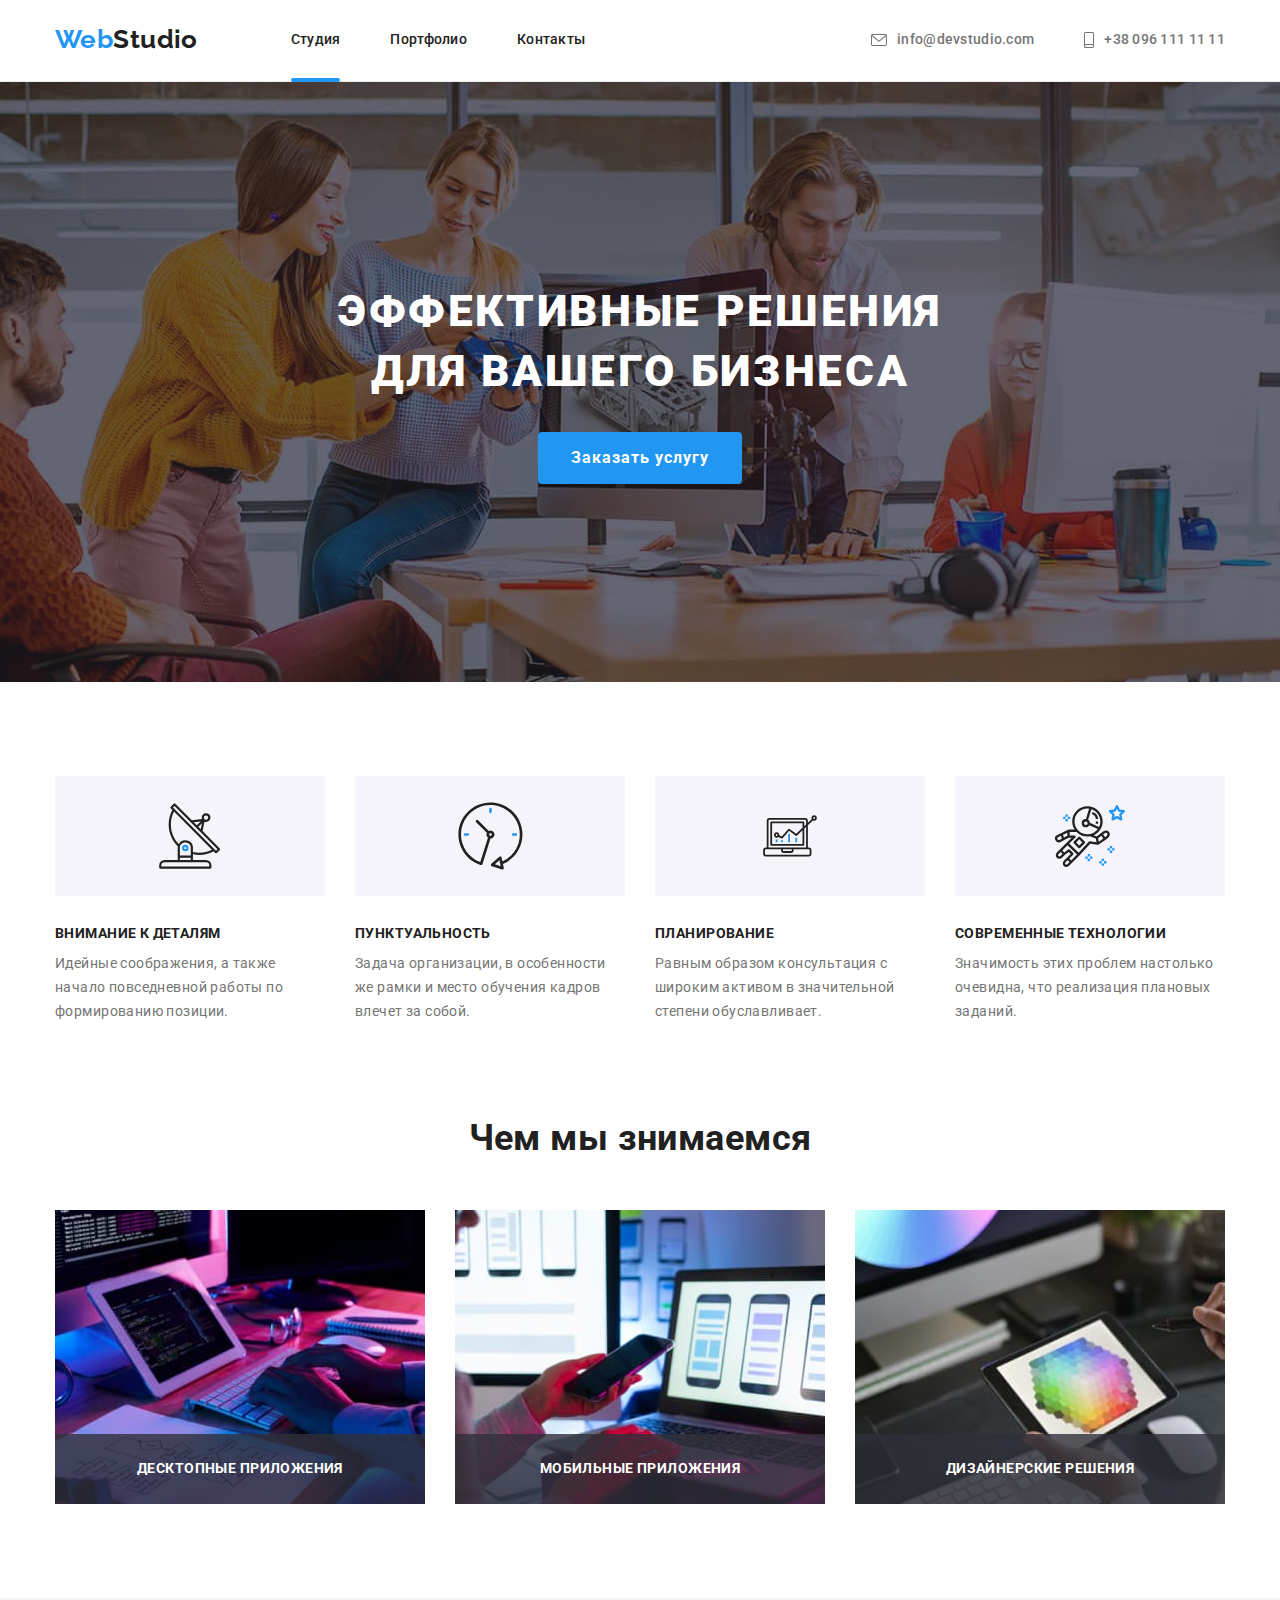
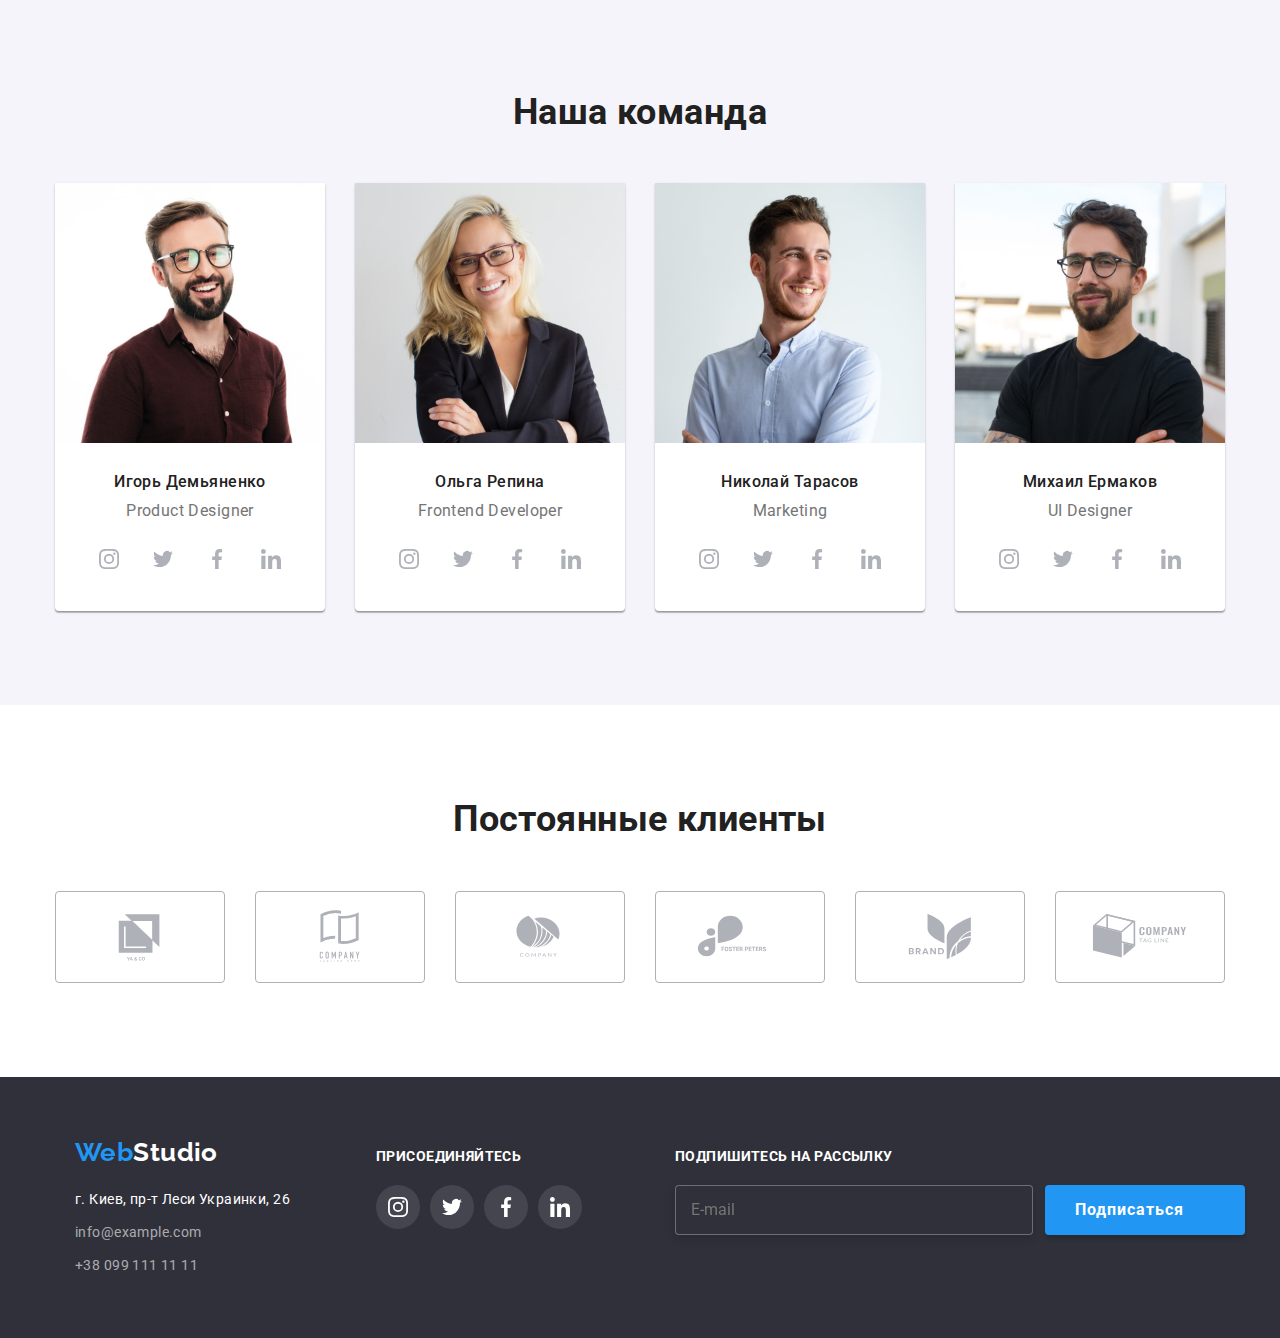
==== index.html @ 756a8c75 "Верстка и оформление форм" ====
<!DOCTYPE html>
<html lang="ru">
  <head>
    <meta charset="UTF-8" />
    <meta http-equiv="X-UA-Compatible" content="IE=edge" />
    <meta name="viewport" content="width=device-width, initial-scale=1.0" />
    <title>WebStudio</title>
    <link rel="preconnect" href="https://fonts.googleapis.com" />
    <link rel="preconnect" href="https://fonts.gstatic.com" crossorigin />
    <link
      href="https://fonts.googleapis.com/css2?family=Raleway:wght@700&family=Roboto:wght@400;500;700;900&display=swap"
      rel="stylesheet"
    />
    <link
      rel="stylesheet"
      href="https://cdnjs.cloudflare.com/ajax/libs/modern-normalize/1.1.0/modern-normalize.min.css"
    />
    <link rel="stylesheet" href="./css/styles.css" />
  </head>
  <body>
    <!--Header-->
    <header class="page-header">
      <!--Navigation section-->
      <div class="container nav">
        <nav class="main-nav">
          <a href="./index.html" class="header-logo"><span class="accent-logo">Web</span>Studio</a>

          <!--Menu of navigation-->
          <ul class="nav-section">
            <li class="item"><a href="" class="link current">Студия</a></li>
            <li class="item"><a href="./portfolio.html" class="link">Портфолио</a></li>
            <li class="item"><a href="" class="link">Контакты</a></li>
          </ul>
        </nav>

        <!--Contacts-->
        <ul class="contacts">
          <li class="item">
            <a href="mailto:info@devstudio.com" class="contact-email">
              <svg class="icon-envelope" width="16" height="12">
                <use href="./images/sprite.svg#icon-envelope"></use>
              </svg>
              info@devstudio.com
            </a>
          </li>
          <li class="item">
            <a href="tel:+380961111111" class="contact-phone">
              <svg class="icon-smartphone" width="10" height="16">
                <use href="./images/sprite.svg#icon-smartphone"></use>
              </svg>
              +38 096 111 11 11
            </a>
          </li>
        </ul>
      </div>
    </header>

    <!--Main section-->
    <main>
      <!-- Hero -->

      <section class="hero-section hero-overlay">
        <div class="container">
          <h1 class="hero-text">ЭФФЕКТИВНЫЕ РЕШЕНИЯ ДЛЯ ВАШЕГО БИЗНЕСА</h1>
          <button type="button" class="order" data-modal-open>Заказать услугу</button>
        </div>
      </section>

      <div class="backdrop is-hidden" data-modal>
        <div class="modal">
          <button class="button-close-modal" data-modal-close>
            <div class="icon-close-black">
              <svg width="11" height="11">
                <use href="./images/sprite.svg#icon-close-black"></use>
              </svg>
            </div>
          </button>

          <div>
            <p class="modal-tile">Оставьте свои данные, мы вам перезвоним</p>

            <form action="#" class="modal-form" autocomplete="off">
              <label class="form-field">
                <input class="form-input-modal" type="name" name="name" placeholder=" " required />
                <span class="form-text-modal">Имя</span>

                <span class="form-icon-modal">
                  <svg width="12" height="12">
                    <use href="./images/sprite.svg#icon-namemodal "></use>
                  </svg>
                </span>
              </label>

              <label class="form-field">
                <input class="form-input-modal" type="tel" name="tel" placeholder=" " required />
                <span class="form-text-modal">Телефон</span>
                <span class="form-icon-modal">
                  <svg width="13" height="13">
                    <use href="./images/sprite.svg#icon-phonemodal "></use>
                  </svg>
                </span>
              </label>

              <label class="form-field-email">
                <input
                  class="form-input-modal"
                  type="email"
                  name="email"
                  placeholder=" "
                  required
                />
                <span class="form-text-modal">Почта</span>
                <span class="form-icon-modal">
                  <svg width="15" height="12">
                    <use href="./images/sprite.svg#icon-emailmodal "></use>
                  </svg>
                </span>
              </label>

              <label class="textarea-comment-label">
                Комментарий
                <textarea
                  class="comment-modal"
                  name="comment"
                  rows="10"
                  placeholder="Введите текст"
                ></textarea>
              </label>

              <label class="checkbox-label">
                <input
                  type="checkbox"
                  name="user-agreement"
                  value="user-agreement"
                  class="checkbox-modal"
                />
                <svg>
                  <use href="./"></use>
                </svg>
                Соглашаюсь с рассылкой и принимаю
                <a href="#" class="user-agreement"> Условия договора </a>
              </label>

              <button type="submit">Отправить</button>
            </form>
          </div>
        </div>
      </div>

      <!--Features-->

      <section class="features section">
        <div class="container">
          <!--Через сss скрыт заголовок этой секции-->
          <h2 class="visually-hidden">Наши преимущества</h2>

          <ul class="features-list">
            <li class="list-item">
              <div class="icon-box antenna">
                <svg width="65.32" height="70">
                  <use href="./images/sprite.svg#icon-antenna"></use>
                </svg>
              </div>

              <h3 class="features-title">ВНИМАНИЕ К ДЕТАЛЯМ</h3>
              <p class="features-text">
                Идейные соображения, а также начало повседневной работы по формированию позиции.
              </p>
            </li>
            <li class="list-item">
              <div class="icon-box clock">
                <svg width="66.96" height="70">
                  <use href="./images/sprite.svg#icon-clock"></use>
                </svg>
              </div>

              <h3 class="features-title">ПУНКТУАЛЬНОСТЬ</h3>
              <p class="features-text">
                Задача организации, в особенности же рамки и место обучения кадров влечет за собой.
              </p>
            </li>
            <li class="list-item">
              <div class="icon-box diagram">
                <svg width="70" height="53.69">
                  <use href="./images/sprite.svg#icon-diagram"></use>
                </svg>
              </div>

              <h3 class="features-title">ПЛАНИРОВАНИЕ</h3>
              <p class="features-text">
                Равным образом консультация с широким активом в значительной степени обуславливает.
              </p>
            </li>
            <li class="list-item t">
              <div class="icon-box astronaut">
                <svg width="70" height="70">
                  <use href="./images/sprite.svg#icon-astronaut"></use>
                </svg>
              </div>

              <h3 class="features-title">СОВРЕМЕННЫЕ ТЕХНОЛОГИИ</h3>
              <p class="features-text">
                Значимость этих проблем настолько очевидна, что реализация плановых заданий.
              </p>
            </li>
          </ul>
        </div>
      </section>

      <!--Our duties-->
      <section class="duties section">
        <div class="container">
          <h2 class="duties-title">Чем мы знимаемся</h2>

          <!--Photos of duties-->
          <ul class="duties-image">
            <li class="image-item">
              <div class="image-item-position">
                <img
                  src="./images/img-1.jpg"
                  alt="Планшет, техническое задание, разработка в соответствии с заданием"
                  width="370"
                  height="294"
                />

                <div class="image-description">
                  <p>Десктопные приложения</p>
                </div>
              </div>
            </li>

            <li class="image-item">
              <div class="image-item-position">
                <img
                  src="./images/img-2.jpg"
                  alt="Телефон, ноутбук, эскизы, оптимизация под мобильное приложение"
                  width="370"
                  height="294"
                />

                <div class="image-description">
                  <p>Мобильные приложения</p>
                </div>
              </div>
            </li>

            <li class="image-item">
              <div class="image-item-position">
                <img
                  src="./images/img-3.jpg"
                  alt="Планшет, палитра цветов, выбор оттенка "
                  width="370"
                  height="294"
                />

                <div class="image-description">
                  <p>Дизайнерские решения</p>
                </div>
              </div>
            </li>
          </ul>
        </div>
      </section>

      <!--Team-->
      <section class="team section">
        <div class="container">
          <h2 class="our-team">Наша команда</h2>

          <!--Photos of our team-->
          <ul class="team-photos">
            <li class="portrait-item">
              <img
                src="./images/img-1.1.jpg"
                alt="Мужчина в имиджевых очках с бородой, улыбается"
                width="270"
                height="260"
                class="portrait-img"
              />
              <div class="team-box">
                <h3 class="team-name">Игорь Демьяненко</h3>
                <p class="team-job" lang="en">Product Designer</p>

                <ul class="list-social-link">
                  <li class="list-icon">
                    <a
                      class="link-icon"
                      href="https://www.instagram.com/"
                      target="_blank"
                      rel="noreferrer noopener"
                    >
                      <svg class="icon-instagram" width="20" height="20">
                        <use href="./images/sprite.svg#icon-instagram"></use>
                      </svg>
                    </a>
                  </li>
                  <li class="list-icon">
                    <a
                      class="link-icon"
                      href="https://twitter.com/"
                      target="_blank"
                      rel="noreferrer noopener"
                    >
                      <svg class="icon-twitter" width="20" height="20">
                        <use href="./images/sprite.svg#icon-twitter"></use>
                      </svg>
                    </a>
                  </li>
                  <li class="list-icon">
                    <a
                      class="link-icon"
                      href="https://www.facebook.com/"
                      target="_blank"
                      rel="noreferrer noopener"
                    >
                      <svg class="icon-facebook" width="20" height="20">
                        <use href="./images/sprite.svg#icon-facebook"></use>
                      </svg>
                    </a>
                  </li>
                  <li class="list-icon">
                    <a
                      class="link-icon"
                      href="https://www.linkedin.com/"
                      target="_blank"
                      rel="noreferrer noopener"
                    >
                      <svg class="icon-linkedin" width="20" height="20">
                        <use href="./images/sprite.svg#icon-linkedin"></use>
                      </svg>
                    </a>
                  </li>
                </ul>
              </div>
            </li>

            <li class="portrait-item">
              <img
                src="./images/img-2.2.jpg"
                alt="Девушка в имиджевых очках, блондинка в деловом костюме, улыбается"
                width="270"
                height="260"
                class="portrait-img"
              />
              <div class="team-box">
                <h3 class="team-name">Ольга Репина</h3>
                <p class="team-job" lang="en">Frontend Developer</p>

                <ul class="list-social-link">
                  <li class="list-icon">
                    <a
                      class="link-icon instagram"
                      href="https://www.instagram.com/"
                      target="_blank"
                      rel="noreferrer noopener"
                    >
                      <svg class="icon-instagram" width="20" height="20">
                        <use href="./images/sprite.svg#icon-instagram"></use>
                      </svg>
                    </a>
                  </li>
                  <li class="list-icon">
                    <a
                      class="link-icon twitter"
                      href="https://twitter.com/"
                      target="_blank"
                      rel="noreferrer noopener"
                    >
                      <svg class="icon-twitter" width="20" height="20">
                        <use href="./images/sprite.svg#icon-twitter"></use>
                      </svg>
                    </a>
                  </li>
                  <li class="list-icon">
                    <a
                      class="link-icon facebook"
                      href="https://www.facebook.com/"
                      target="_blank"
                      rel="noreferrer noopener"
                    >
                      <svg class="icon-facebook" width="20" height="20">
                        <use href="./images/sprite.svg#icon-facebook"></use>
                      </svg>
                    </a>
                  </li>
                  <li class="list-icon">
                    <a
                      class="link-icon linkedin"
                      href="https://www.linkedin.com/"
                      target="_blank"
                      rel="noreferrer noopener"
                    >
                      <svg class="icon-linkedin" width="20" height="20">
                        <use href="./images/sprite.svg#icon-linkedin"></use>
                      </svg>
                    </a>
                  </li>
                </ul>
              </div>
            </li>
            <li class="portrait-item">
              <img
                src="./images/img-3.3.jpg"
                alt="Мужчина в рубашке небесного цвета с улыбкой"
                width="270"
                height="260"
                class="portrait-img"
              />
              <div class="team-box">
                <h3 class="team-name">Николай Тарасов</h3>
                <p class="team-job" lang="en">Marketing</p>

                <ul class="list-social-link">
                  <li class="list-icon">
                    <a
                      class="link-icon instagram"
                      href="https://www.instagram.com/"
                      target="_blank"
                      rel="noreferrer noopener"
                    >
                      <svg class="icon-instagram" width="20" height="20">
                        <use href="./images/sprite.svg#icon-instagram"></use>
                      </svg>
                    </a>
                  </li>
                  <li class="list-icon">
                    <a
                      class="link-icon twitter"
                      href="https://twitter.com/"
                      target="_blank"
                      rel="noreferrer noopener"
                    >
                      <svg class="icon-twitter" width="20" height="20">
                        <use href="./images/sprite.svg#icon-twitter"></use>
                      </svg>
                    </a>
                  </li>
                  <li class="list-icon">
                    <a
                      class="link-icon facebook"
                      href="https://www.facebook.com/"
                      target="_blank"
                      rel="noreferrer noopener"
                    >
                      <svg class="icon-facebook" width="20" height="20">
                        <use href="./images/sprite.svg#icon-facebook"></use>
                      </svg>
                    </a>
                  </li>
                  <li class="list-icon">
                    <a
                      class="link-icon linkedin"
                      href="https://www.linkedin.com/"
                      target="_blank"
                      rel="noreferrer noopener"
                    >
                      <svg class="icon-linkedin" width="20" height="20">
                        <use href="./images/sprite.svg#icon-linkedin"></use>
                      </svg>
                    </a>
                  </li>
                </ul>
              </div>
            </li>
            <li class="portrait-item">
              <img
                src="./images/img-4.4.jpg"
                alt="Мужчина в черной футболке с коротко стриженной бородой"
                width="270"
                height="260"
                class="portrait-img"
              />
              <div class="team-box">
                <h3 class="team-name">Михаил Ермаков</h3>
                <p class="team-job" lang="en">UI Designer</p>

                <ul class="list-social-link">
                  <li class="list-icon">
                    <a
                      class="link-icon instagram"
                      href="https://www.instagram.com/"
                      target="_blank"
                      rel="noreferrer noopener"
                    >
                      <svg class="icon-instagram" width="20" height="20">
                        <use href="./images/sprite.svg#icon-instagram"></use>
                      </svg>
                    </a>
                  </li>
                  <li class="list-icon">
                    <a
                      class="link-icon twitter"
                      href="https://twitter.com/"
                      target="_blank"
                      rel="noreferrer noopener"
                    >
                      <svg class="icon-twitter" width="20" height="20">
                        <use href="./images/sprite.svg#icon-twitter"></use>
                      </svg>
                    </a>
                  </li>
                  <li class="list-icon">
                    <a
                      class="link-icon facebook"
                      href="https://www.facebook.com/"
                      target="_blank"
                      rel="noreferrer noopener"
                    >
                      <svg class="icon-facebook" width="20" height="20">
                        <use href="./images/sprite.svg#icon-facebook"></use>
                      </svg>
                    </a>
                  </li>

                  <li class="list-icon">
                    <a
                      class="link-icon linkedin"
                      href="https://www.linkedin.com/"
                      target="_blank"
                      rel="noreferrer noopener"
                    >
                      <svg class="icon-linkedin" width="20" height="20">
                        <use href="./images/sprite.svg#icon-linkedin"></use>
                      </svg>
                    </a>
                  </li>
                </ul>
              </div>
            </li>
          </ul>
        </div>
      </section>

      <section class="section">
        <div class="container">
          <h3 class="regular-customers">Постоянные клиенты</h3>

          <ul class="icon-customers">
            <li class="icon-item">
              <a href="" class="icon-logo-link">
                <svg class="icon-logo">
                  <use href="./images/sprite.svg#icon-Logo1"></use>
                </svg>
              </a>
            </li>
            <li class="icon-item">
              <a href="" class="icon-logo-link">
                <svg class="icon-logo">
                  <use href="./images/sprite.svg#icon-Logo2"></use>
                </svg>
              </a>
            </li>
            <li class="icon-item">
              <a href="" class="icon-logo-link">
                <svg class="icon-logo">
                  <use href="./images/sprite.svg#icon-Logo3"></use>
                </svg>
              </a>
            </li>
            <li class="icon-item">
              <a href="" class="icon-logo-link">
                <svg class="icon-logo">
                  <use href="./images/sprite.svg#icon-Logo4"></use>
                </svg>
              </a>
            </li>
            <li class="icon-item">
              <a href="" class="icon-logo-link">
                <svg class="icon-logo">
                  <use href="./images/sprite.svg#icon-Logo5"></use>
                </svg>
              </a>
            </li>
            <li class="icon-item">
              <a href="" class="icon-logo-link">
                <svg class="icon-logo">
                  <use href="./images/sprite.svg#icon-Logo6"></use>
                </svg>
              </a>
            </li>
          </ul>
        </div>
      </section>
    </main>

    <!--Footer-->
    <footer class="footer">
      <div class="container footer-container">
        <div class="footer-box">
          <a href="./index.html" class="footer-logo"> <span class="accent-logo">Web</span>Studio</a>
          <address class="address">
            <ul class="footer-contacts">
              <li class="contacts-item">
                <a
                  href="https://goo.gl/maps/4b7uez3o3h5r4u1Y7"
                  class="geoposition"
                  target="_blank"
                  rel="noopener norederrer"
                >
                  г. Киев, пр-т Леси Украинки, 26
                </a>
              </li>
              <li class="contacts-item">
                <a href="mailto:info@example.com" class="footer-email">info@example.com</a>
              </li>
              <li class="contacts-item">
                <a href="tel:+380991111111" class="footer-phone">+38 099 111 11 11</a>
              </li>
            </ul>
          </address>
        </div>
        <div class="join-us-box">
          <p class="join-us-text">ПРИСОЕДИНЯЙТЕСЬ</p>

          <ul class="icon-footer-social">
            <li class="icon-footer">
              <a
                class="icon-footer-link"
                href="https://www.instagram.com/"
                target="_blank"
                rel="noreferrer noopener"
              >
                <svg class="" width="20" height="20">
                  <use href="./images/sprite.svg#icon-instagram"></use>
                </svg>
              </a>
            </li>
            <li class="icon-footer">
              <a
                class="icon-footer-link"
                href="https://twitter.com/"
                target="_blank"
                rel="noreferrer noopener"
              >
                <svg class="icon-twitter" width="20" height="20">
                  <use href="./images/sprite.svg#icon-twitter"></use>
                </svg>
              </a>
            </li>
            <li class="icon-footer">
              <a
                class="icon-footer-link"
                href="https://www.facebook.com/"
                target="_blank"
                rel="noreferrer noopener"
              >
                <svg class="icon-facebook" width="20" height="20">
                  <use href="./images/sprite.svg#icon-facebook"></use>
                </svg>
              </a>
            </li>
            <li class="icon-footer">
              <a
                class="icon-footer-link"
                href="https://www.linkedin.com/"
                target="_blank"
                rel="noreferrer noopener"
              >
                <svg class="" width="20" height="20">
                  <use href="./images/sprite.svg#icon-linkedin"></use>
                </svg>
              </a>
            </li>
          </ul>
        </div>

        <div class="subcribe-box">
          <p class="subcribe-text">Подпишитесь на рассылку</p>
          <form class="subcribe-form">
            <input
              class="subscribe-input"
              type="email"
              name="subscribe"
              placeholder="E-mail"
              required
            />
            <button type="submit" class="submit-subscribe-btn">
              Подписаться
              <svg class="icon-send" width="24" height="24">
                <use href="./images/sprite.svg#icon-send"></use>
              </svg>
            </button>
          </form>
        </div>
      </div>
    </footer>
    <script>
      const { height: pageHeaderHeight } = document
        .querySelector('.page-header')
        .getBoundingClientRect();

      document.body.style.paddingTop = `${pageHeaderHeight}px`;
    </script>
    <script src="./js/modal.js"></script>

    <!-- --------------- ----------------------- ----------------------------- ----------------------- -->
    <script>
      (() => {
        document.querySelector('.subcribe-form').addEventListener('submit', e => {
          e.preventDefault();

          new FormData(e.currentTarget).forEach((value, name) => console.log(`${name}: ${value}`));
          e.currentTarget.reset();
        });
      })();
    </script>
  </body>
</html>
---- css/styles.css ----
:root {
  --primary-text-color: #757575;
  --title-text-color: #212121;
  --accent-color: #2196f3;
  --bcg-list-color: #ffffff;
  --bcg-section-color: #2f303a;
  --bcg-second-section-color: #f5f4fa;

  --transition-timing-function: cubic-bezier(0.4, 0, 0.2, 1);
}

html {
  box-sizing: border-box;
}
*,
*::before,
*::after {
  box-sizing: inherit;
}
h1.h2,
h3,
h4,
h5,
p,
ul {
  padding: 0;
  margin: 0;
}
img {
  display: block;
  max-width: 100%;
  height: auto;
}

.page-header {
  position: fixed;

  width: 100%;
  height: 82px;
  top: 0px;
  left: 50%;
  transform: translate(-50%);
  z-index: 1;

  border-bottom: 1px solid #ececec;
  background-color: var(--bcg-list-color);
}
/* ------Container---------- */
.container {
  width: 1200px;
  padding-left: 15px;
  padding-right: 15px;
  margin-left: auto;
  margin-right: auto;
}
.section {
  padding-top: 94px;
  padding-bottom: 94px;
}
body {
  font-family: Roboto, sans-serif;
  color: var(--primary-text-color);
  background-color: va(--bcg-listr-color);
  font-weight: 400;
  font-size: 14px;
  line-height: 1.71;
  letter-spacing: 0.03em;
}
ul {
  list-style: none;
}
a {
  text-decoration: none;
}
/* -----------------------Hidden--------------------------- */
.visually-hidden {
  position: absolute;
  white-space: nowrap;
  width: 1px;
  height: 1px;
  overflow: hidden;
  border: 0;
  padding: 0;
  clip: rect(0 0 0 0);
  clip-path: inset(50%);
  margin: -1px;
}
/* -----------------------Header---------------------------  */
/* logo */
.header-logo {
  font-family: Raleway, sans-serif;
  display: block;
  color: var(--title-text-color);
  font-weight: bold;
  font-size: 26px;
  line-height: 1.19;

  padding-top: 24px;
  padding-bottom: 25px;

  transition: color 250ms var(--transition-timing-function);
}
.accent-logo {
  color: var(--accent-color);
}
.header-logo:hover,
.header-logo:focus,
.header-logo:active {
  color: var(--accent-color);
}
/* Menu of navigation */

.nav {
  display: flex;
  align-items: center;
}
.main-nav {
  display: flex;
}
.nav-section {
  display: flex;
  align-items: center;

  margin-left: 93px;
}

.item + .item {
  margin-left: 50px;
}

.link {
  display: block;
  width: 100%;

  padding-top: 32px;
  padding-bottom: 32px;

  color: var(--title-text-color);
  font-weight: 500;
  line-height: 1.14;
  letter-spacing: 0.02em;

  transition: color 250ms var(--transition-timing-function);
}

.link:hover,
.link:focus,
.link:active {
  color: var(--accent-color);
}

.item {
  position: relative;
}

.link:after,
.link:after {
  content: '';
  position: absolute;
  bottom: -2px;
  left: 0;

  width: 100%;
  height: 4px;

  border-radius: 2px;

  transform: scaleX(0);
  transition: background-color 250ms var(--transition-timing-function),
    transform 250ms var(--transition-timing-function);
}

.link:hover:after,
.link:focus:after {
  background-color: var(--accent-color);
  opacity: 1;
  transform: scaleX(1);
}

.link.current:after {
  position: absolute;
  content: '';
  bottom: -2px;
  left: 0;

  transform: scale(1);

  width: 100%;
  height: 4px;
  background-color: var(--accent-color);
  border-radius: 2px;
}

/* -------------------------Contacts---------------- */
.contacts {
  display: flex;
  margin-left: auto;
}

.contact-email,
.contact-phone {
  display: inline-flex;
  align-items: center;

  padding-top: 32px;
  padding-bottom: 32px;

  color: inherit;
  font-weight: 500;
  line-height: 1.14;
  letter-spacing: 0.02em;

  transition: color 250ms var(--transition-timing-function);
}
.contact-email:hover,
.contact-email:focus,
.contact-email:active {
  color: var(--accent-color);
}
.contact-phone:hover,
.contact-phone:focus,
.contact-phone:active {
  color: var(--accent-color);
}
/* -----------------contacts icons------------------------ */
.icon-envelope,
.icon-smartphone {
  fill: #757575;
  margin-right: 10px;

  transition: fill 250ms var(--transition-timing-function);
}

.contact-email:hover .icon-envelope,
.contact-email:focus .icon-envelope,
.contact-phone:hover .icon-smartphone,
.contact-phone:focus .icon-smartphone {
  fill: var(--accent-color);
}

/* .icon-envelope:hover {
  fill: var(--accent-color);
} *
/* .contact-email,
.contact-phone {
  display: inline-flex;
  align-items: center;
}
.contact-email::before {
  content: '';

  width: 16px;
  height: 12px;

  margin-right: 10px;

  background-repeat: no-repeat;
  background-image: url('../images/envelope.svg');
  background-size: contain;
}

.contact-phone::before {
  content: '';

  width: 10px;
  height: 16px;
  margin-right: 10px;

  background-image: url('../images/smartphone.svg');
  background-repeat: no-repeat; */

/* --------------------------------------------------- */

/* ------------------Main--------------------- */
/* Hero */

.hero-section {
  text-align: center;
  padding: 200px 0 200px 0;

  background-color: var(--bcg-section-color);
}

.hero-overlay {
  max-width: 1600px;
  max-height: 600px;

  margin-left: auto;
  margin-right: auto;

  background-image: linear-gradient(to right, rgba(47, 48, 58, 0.4), rgba(47, 48, 58, 0.4)),
    url('../images/hero.jpg');
  background-size: cover;
  background-position: center;
  background-repeat: no-repeat;
}

.hero-text {
  color: #ffffff;
  width: 696px;
  font-weight: 900;
  font-size: 44px;
  line-height: 1.36;

  margin-top: 0px;
  margin-bottom: 30px;
  margin-right: auto;
  margin-left: auto;

  letter-spacing: 0.06em;
  text-transform: uppercase;
}

/* ------------Button--------------- */
button {
  display: inline-block;
  font-family: inherit;

  cursor: pointer;

  border-radius: 4px;
  border: 1px solid transparent;
}
/* Заказать услугу */

.order {
  display: inline-block;
  text-align: center;
  color: #ffffff;
  background-color: var(--accent-color);

  font-weight: 700;
  font-size: 16px;
  line-height: 1.87;

  align-items: center;
  text-align: center;
  letter-spacing: 0.06em;
  padding: 10px 32px 10px 32px;

  border-radius: 4px;

  transition: box-shadow 250ms var(--transition-timing-function);
}

.order:hover,
.order:focus,
.order:active {
  box-shadow: 0px 4px 4px rgba(0, 0, 0, 0.15);
}

/* -------modal------- */
.backdrop {
  position: fixed;
  top: 0;
  left: 0;

  width: 100%;
  height: 100%;
  z-index: 1;

  background-color: rgba(0, 0, 0, 0.2);

  opacity: 1;
  transition: opacity 250ms var(--transition-timing-function);
}

.backdrop.is-hidden {
  opacity: 0;
  pointer-events: none;
}

.backdrop.is-hidden .modal {
  transform: translate(-50%, -50%) scale(1.5) rotate(-90deg);
}

.modal {
  position: absolute;
  top: 50%;
  left: 50%;

  min-width: 528px;
  min-height: 581px;
  padding: 40px;

  background-color: #fff;
  box-shadow: 0px 1px 3px rgba(0, 0, 0, 0.12), 0px 1px 1px rgba(0, 0, 0, 0.14),
    0px 2px 1px rgba(0, 0, 0, 0.2);
  border-radius: 4px;

  transform: scale(1) translate(-50%, -50%) rotate(0);
  transition: transform 250ms var(--transition-timing-function);
}

.button-close-modal {
  position: absolute;
  right: 8px;
  top: 8px;

  width: 30px;
  height: 30px;

  display: flex;
  justify-content: center;
  align-items: center;

  background-color: #fff;

  border: 1px solid rgba(0, 0, 0, 0.1);
  border-radius: 50%;
  transition: fill 250ms var(--transition-timing-function);
}

.button-close-modal:hover,
.button-close-modal:focus {
  fill: var(--accent-color);
}

.icon-close-black {
  width: 18px;
  height: 18px;

  display: flex;
  justify-content: center;
  align-items: center;

  padding: 0;
  margin: 0;
}

/* ----------------Features----------------- */
.features {
  padding-bottom: 0;
}

.features-list {
  display: flex;

  margin-top: 0;
  padding-left: 0;
}

.features-list .list-item {
  width: 270px;
}

/* --------------------icon-box------------------------ */
.icon-box {
  display: flex;
  justify-content: center;
  align-items: center;
  background-color: var(--bcg-second-section-color);
  border-radius: 4px;
  margin-bottom: 30px;
}
.icon-box.antenna,
.icon-box.clock,
.icon-box.diagram,
.icon-box.astronaut {
  height: 120px;
}

/* .list-item::before {
  content: '';
  display: block;

  height: 120px;
  margin-bottom: 30px;
  border-radius: 4px;

  background-repeat: no-repeat;
  background-position: center;
  background-color: var(--bcg-second-section-color);
}
.icon-antenna::before {
  background-size: 70px 70px;
  background-image: url('../images/antenna.svg');
}
.icon-clock::before {
  background-size: 66.96px 70px;
  background-image: url('../images/clock.svg');
}
.icon-diagram::before {
  background-size: 70px 53.69px;
  background-image: url('../images/diagram.svg');
}
.icon-asronaut::before {
  background-size: 70px 70px;
  background-image: url('../images/astronaut.svg');
} */
/* ----------------------------------------------- */

.features-list .list-item:not(:last-child) {
  margin-right: 30px;
}
.features-title {
  color: var(--title-text-color);

  font-weight: bold;
  font-size: 14px;
  line-height: 1.14;

  margin-top: 0;
  margin-bottom: 10px;
}

/* Our duties */

.duties-title {
  color: var(--title-text-color);
  font-weight: bold;
  font-size: 36px;
  line-height: 1.16;
  text-align: center;

  margin-top: 0;
  margin-bottom: 50px;
}
.duties-image {
  display: flex;
  padding-left: 0;
}

.duties-item {
  align-items: center;
}

.image-item:not(:last-child) {
  margin-right: 30px;
}

.image-item-position {
  position: relative;
}

.image-description {
  position: absolute;
  bottom: 0;
  left: 0;

  display: flex;
  justify-content: center;
  align-items: center;

  color: #fff;
  font-weight: 700;
  width: 100%;
  min-height: 70px;
  line-height: 1.14;
  text-transform: uppercase;

  background-color: rgba(47, 48, 58, 0.8);
}

/* ----------------Team -----------------*/
.team {
  background-color: var(--bcg-second-section-color);
}

.portrait-item {
  background-color: #ffffff;
  width: 270px;

  box-shadow: 0px 1px 3px rgba(0, 0, 0, 0.12), 0px 1px 1px rgba(0, 0, 0, 0.14),
    0px 2px 1px rgba(0, 0, 0, 0.2);
  border-radius: 0px 0px 4px 4px;
}
.portrait-item:not(:last-child) {
  margin-right: 30px;
}

.our-team {
  color: var(--title-text-color);
  font-weight: bold;
  font-size: 36px;
  line-height: 1.16;
  text-align: center;

  margin-top: 0;
  margin-bottom: 50px;
}
.team-photos {
  display: flex;
  padding-left: 0;
}
/* .portrait-img {
  margin-bottom: 30px;
} */
.team-name {
  color: var(--title-text-color);
  font-weight: 500;
  font-size: 16px;
  line-height: 1.18;
  text-align: center;
  margin-bottom: 10px;
}
.team-job {
  font-size: 16px;
  line-height: 1.18;
  text-align: center;
}

.team-box {
  display: block;
  padding: 30px 32px;
}
/* ----------list-social-link------icon--- */

.list-social-link {
  display: flex;
  justify-content: center;

  margin-top: 16px;
}

.list-icon {
  display: flex;
  justify-content: center;
  align-items: center;

  max-width: 44px;
  max-height: 44px;
}

.list-icon:not(:last-child) {
  margin-right: 10px;
}

.link-icon {
  display: flex;
  fill: #afb1b8;

  padding: 12px;

  border-radius: 50%;
  transform: rotate(0);
  transition: background-color 250ms var(--transition-timing-function),
    fill 250ms var(--transition-timing-function), transform 250ms linear;
}

.link-icon:focus,
.link-icon:hover {
  background-color: var(--accent-color);

  fill: #ffffff;
  transform: rotate(1turn);
}

/* Footer */
footer {
  background-color: var(--bcg-section-color);

  padding: 60px 60px;
}

.footer-logo {
  display: block;
  font-family: Raleway, sans-serif;
  color: #ffffff;
  font-weight: bold;

  width: 231px;

  font-size: 26px;
  line-height: 1.19;
  margin-bottom: 20px;

  transition: color 250ms var(--transition-timing-function);
}

.footer-logo:hover,
.footer-logo:active,
.footer-logo:focus {
  color: var(--accent-color);
}

.footer-container {
  display: flex;
}

.footer-box {
  display: flex;
  flex-direction: column;
  width: 231px;
}

/* -----------join-us---------- */
.join-us-box {
  display: flex;
  flex-direction: column;

  width: 206px;
  margin-left: 70px;
  margin-right: 93px;
}

.join-us-text {
  color: #ffffff;
  font-weight: 700;

  font-size: 14px;
  line-height: 1.14;
  letter-spacing: inherit;
  text-transform: uppercase;

  margin-top: 12px;
}
/* --------form-field-modal---------- */
.modal-form {
  padding: 0;
  margin: 0;
  width: 448px;
}

.modal-tile {
  color: var(--title-text-color);
  text-align: center;

  font-weight: 700;
  font-size: 20px;
  line-height: 1.15;
  margin-bottom: 30px;
}

.form-field {
  display: block;
  position: relative;

  margin-bottom: 28px;
}
.form-field-email {
  display: block;
  position: relative;

  margin-bottom: 10px;
}

.form-input-modal {
  width: 100%;
  height: 40px;
  padding: 0 0 0 42px;
  cursor: pointer;
  border: 1px solid rgba(33, 33, 33, 0.2);
  border-radius: 4px;
  background-color: #fff;
}

.form-text-modal {
  position: absolute;
  top: 50%;
  left: 42px;

  cursor: pointer;

  font-size: 12px;
  line-height: 1.16;
  letter-spacing: 0.01em;

  transform: translateY(-50%);

  transition: transform 250ms var(--transition-timing-function);
}

.form-icon-modal {
  position: absolute;
  top: 50%;
  left: 15px;
  transform: translateY(-50%);

  cursor: pointer;

  display: flex;
  align-items: center;
  justify-content: center;

  width: 18px;
  height: 18px;
}

.form-field > .form-icon-modal,
.form-field-email > .form-icon-modal {
  transition: fill 250ms var(--transition-timing-function);
}

.form-field:focus-within > .form-icon-modal,
.form-field-email:focus-within > .form-icon-modal {
  fill: var(--accent-color);
}

.form-field:focus-within > .form-text-modal,
.form-field-email:focus-within > .form-text-modal,
.form-input-modal:not(:placeholder-shown) + .form-text-modal {
  transform: translateY(-37px) translateX(-42px);
}

.form-input-modal:not(:placeholder-shown) {
  cursor: auto;
}

.form-input-modal:focus {
  outline-color: var(--accent-color);
}

/* textarea-comment-label*/
.textarea-comment-label {
  display: block;

  font-size: 12px;
  line-height: 1.16;
  letter-spacing: 0.01em;
  margin-bottom: 20px;
}
.comment-modal {
  width: 100%;
  height: 120px;

  padding: 12px 16px;
  margin-top: 4px;
  resize: none;
  outline-color: var(--accent-color);

  border: 1px solid rgba(33, 33, 33, 0.2);
  border-radius: 4px;
}

.comment-modal::placeholder {
  color: rgba(117, 117, 117, 0.5);

  line-height: 1.14;
  letter-spacing: 0.01em;
}
/* checkbox-modal */
.checkbox-label {
  position: relative;
  display: block;
  text-align: center;
}
.checkbox-label::after {
  content: '';

  display: inline-block;
  width: 16px;
  height: 15px;
  background-color: tomato;
}
.checkbox-modal {
  -webkit-appearance: none;
  -moz-appearance: none;
  appearance: none;

  position: absolute;
  top: 0;
  left: 0;
}
.user-agreement {
  text-decoration: underline;
  color: var(--accent-color);
}
.user-agreement {
  transition: color 250ms var(--transition-timing-function);
}
.user-agreement:active {
  color: var(--primary-text-color);
}

/* -----------subcribe-form------------ */

.subcribe-text {
  display: flex;
  width: 100%;
  color: #ffffff;
  font-weight: 700;
  line-height: 1.14;
  margin-top: 12px;

  text-transform: uppercase;
}
.subcribe-form {
  display: flex;
  justify-content: center;
  align-items: center;

  margin-top: 20px;
}

.subscribe-input {
  width: 358px;
  height: 50px;

  padding: 0;
  margin-right: 12px;
  padding-left: 15px;
  padding-right: 15px;

  color: #ffffff;
  font-size: 16px;
  line-height: 1.25;

  border: 1px solid rgba(255, 255, 255, 0.3);

  filter: drop-shadow(0px 4px 4px rgba(0, 0, 0, 0.15));
  border-radius: 4px;

  background-color: var(--bcg-section-color);
}

.subscribe-input::placeholder {
  display: flex;
  align-items: center;
}

.submit-subscribe-btn {
  display: flex;
  align-items: center;
  text-align: center;
  width: 200px;
  height: 50px;

  padding: 10px 0;
  padding-left: 29px;

  color: #ffffff;
  font-weight: 700;
  font-size: 16px;
  line-height: 1.875;
  letter-spacing: 0.06em;

  background-color: var(--accent-color);
  box-shadow: 0px 4px 4px rgba(0, 0, 0, 0.15);
  border-radius: 4px;
}

.icon-send {
  display: flex;
  justify-content: center;
  align-items: center;

  margin-left: 10px;
  fill: #fff;

  transition: transform 250ms linear, fill 50ms linear;
}

.submit-subscribe-btn:hover .icon-send,
.submit-subscribe-btn:focus .icon-send {
  transform: scale(1.1) translateY(-45%) translateX(40%);
}
.submit-subscribe-btn:active .icon-send {
  fill: rgba(121, 158, 253, 0.837);
}
/* Footer contacts */
.contacts-item {
  display: block;
  margin-bottom: 9px;
}
.footer-contacts .contacts-item:last-child {
  margin-bottom: 0px;
}
.geoposition {
  display: inline-block;
  color: #ffffff;
  font-style: normal;

  transition: color 250ms var(--transition-timing-function);
}

.geoposition:hover,
.geoposition:active,
.geoposition:focus {
  color: var(--accent-color);
}

.footer-email,
.footer-phone {
  display: inline-block;
  font-style: normal;
  color: rgba(255, 255, 255, 0.6);

  transition: color 250ms var(--transition-timing-function);
}
.footer-email:hover,
.footer-email:active,
.footer-email:focus {
  color: var(--accent-color);
}

.footer-phone:hover,
.footer-phone:active,
.footer-phone:focus {
  color: var(--accent-color);
}

/* ---------------icon-footer--------- */
.icon-footer-social {
  display: inline-flex;
  justify-content: center;
  width: 206px;

  margin-top: 20px;
}

.icon-footer {
  display: flex;

  background-color: rgba(255, 255, 255, 0.1);
  border-radius: 50%;
}
.icon-footer:not(:last-child) {
  margin-right: 10px;
}

.icon-footer-link {
  display: flex;
  justify-content: center;
  align-items: center;

  width: 44px;
  height: 44px;

  fill: #ffffff;
  border-radius: 50%;

  transition: background-color 250ms var(--transition-timing-function);
}

.icon-footer-link:hover,
.icon-footer-link:focus {
  background-color: var(--accent-color);
}

/* PORTFOLIO */
/* Portfoio buttons */
.buttons-section {
  display: flex;
  justify-content: center;
  padding-left: 0;

  margin-bottom: 50px;
}

.filter:not(:last-child) {
  margin-right: 8px;
}

.button-portfolio {
  font-family: Roboto, sans-serif;
  font-weight: 500;
  font-size: 16px;
  line-height: 1.62;

  color: var(--title-text-color);
  background-color: #f5f4fa;

  text-align: center;

  padding: 6px 22px 6px 22px;
  border-radius: 4px;

  transition: background-color 250ms var(--transition-timing-function),
    color 250ms var(--transition-timing-function),
    box-shadow 250ms var(--transition-timing-function);
}
.button-portfolio:hover,
.button-portfolio:active,
.button-portfolio:focus {
  color: #ffffff;
  background-color: var(--accent-color);

  box-shadow: 0px 3px 1px rgba(0, 0, 0, 0.1), 0px 1px 2px rgba(0, 0, 0, 0.08),
    0px 2px 2px rgba(0, 0, 0, 0.12);
}

/* ------------Portfolio Photos-------------- */
.portfolio-photos {
  padding-left: 0;
  display: flex;
  flex-wrap: wrap;
}
.portfolio-item {
  width: calc((100% - 60px) / 3);
  background: #ffffff;

  margin-right: 30px;
  margin-bottom: 30px;

  transition: box-shadow 250ms var(--transition-timing-function);
}

.portfolio-item:hover,
.portfolio-item:focus {
  box-shadow: 0px 1px 1px rgba(0, 0, 0, 0.12), 0px 4px 4px rgba(0, 0, 0, 0.06),
    1px 4px 6px rgba(0, 0, 0, 0.16);
}

.portfolio-item:nth-child(3n) {
  margin-right: 0;
}
.portfolio-item:nth-last-child(-n + 3) {
  margin-bottom: 0;
}

/* -------BORDER PORTFOLIO-------- */
.border {
  background: #ffffff;
  border: 1px solid #eeeeee;
  box-sizing: border-box;

  padding: 20px 24px;
}

.border {
  border-top: none;
}
/* transition: color 250ms var(--transition-timing-function) 250ms
transition: background-color 250ms var(--transition-timing-function),
  color 250ms var(--transition-timing-function), box-shadow 250ms var(--transition-timing-function) */
/* ---------------Photos-portfolio------------------ */

.photo-link {
  color: var(--primary-text-color);

  transition: color 250ms var(--transition-timing-function);
}

.photo-link:hover,
.photo-link:focus,
.photo-link:active {
  color: var(--accent-color);
}

.portfolio-photos .photo-title {
  color: var(--title-text-color);
  font-weight: bold;
  font-size: 18px;
  line-height: 2;
  letter-spacing: 0.06em;

  margin: 0 0 4px;
}
.photo-text {
  font-size: 16px;
  line-height: 1.87;
}

.portfolio-image {
  position: relative;
  overflow: hidden;
}
/* ------overlay-portfolio------ */

.project-description-overlay {
  position: absolute;
  bottom: 0;
  left: 0;

  width: 100%;
  height: 100%;

  transform: translateY(101%);

  transition: transform 250ms var(--transition-timing-function),
    background-color 250ms var(--transition-timing-function);
}

.photo-link:hover .project-description-overlay,
.photo-link:focus .project-description-overlay {
  transform: translateY(0);

  background-color: rgba(33, 150, 243, 0.9);
}

.overlay-text {
  padding: 63px 24px;

  font-size: 18px;
  line-height: 1.55;
  color: #ffffff;
}

/*-------------regular-customers---------- */
.regular-customers {
  color: var(--title-text-color);
  font-weight: bold;
  font-size: 36px;
  line-height: 1.16;
  text-align: center;

  margin-top: 0;
  margin-bottom: 50px;
}

.icon-customers {
  display: flex;
  justify-content: center;
  align-items: center;
}

.icon-item {
  width: 170px;
  height: 92px;
}

.icon-logo-link {
  display: inline-flex;
  justify-content: center;
  align-items: center;

  width: 100%;
  height: 100%;

  border: 1px solid #afb1b8;
  border-radius: 4px;
  transition: border 250ms var(--transition-timing-function);
}
.icon-item .icon-logo-link {
  transform: scale(1);
  transition: transform 250ms var(--transition-timing-function),
    border 250ms var(--transition-timing-function);
}

.icon-item:hover .icon-logo-link,
.icon-item:focus-within .icon-logo-link {
  transform: scale(1.1);
  border: 1px solid var(--accent-color);
}

.icon-logo-link .icon-logo {
  transition: fill 250ms var(--transition-timing-function);
}
.icon-logo-link:hover .icon-logo,
.icon-logo-link:focus .icon-logo {
  fill: var(--accent-color);
}

.icon-logo {
  width: 106px;
  height: 60px;

  fill: #afb1b8;
}
.icon-item:not(:last-child) {
  margin-right: 30px;
}
/* -------test------- */
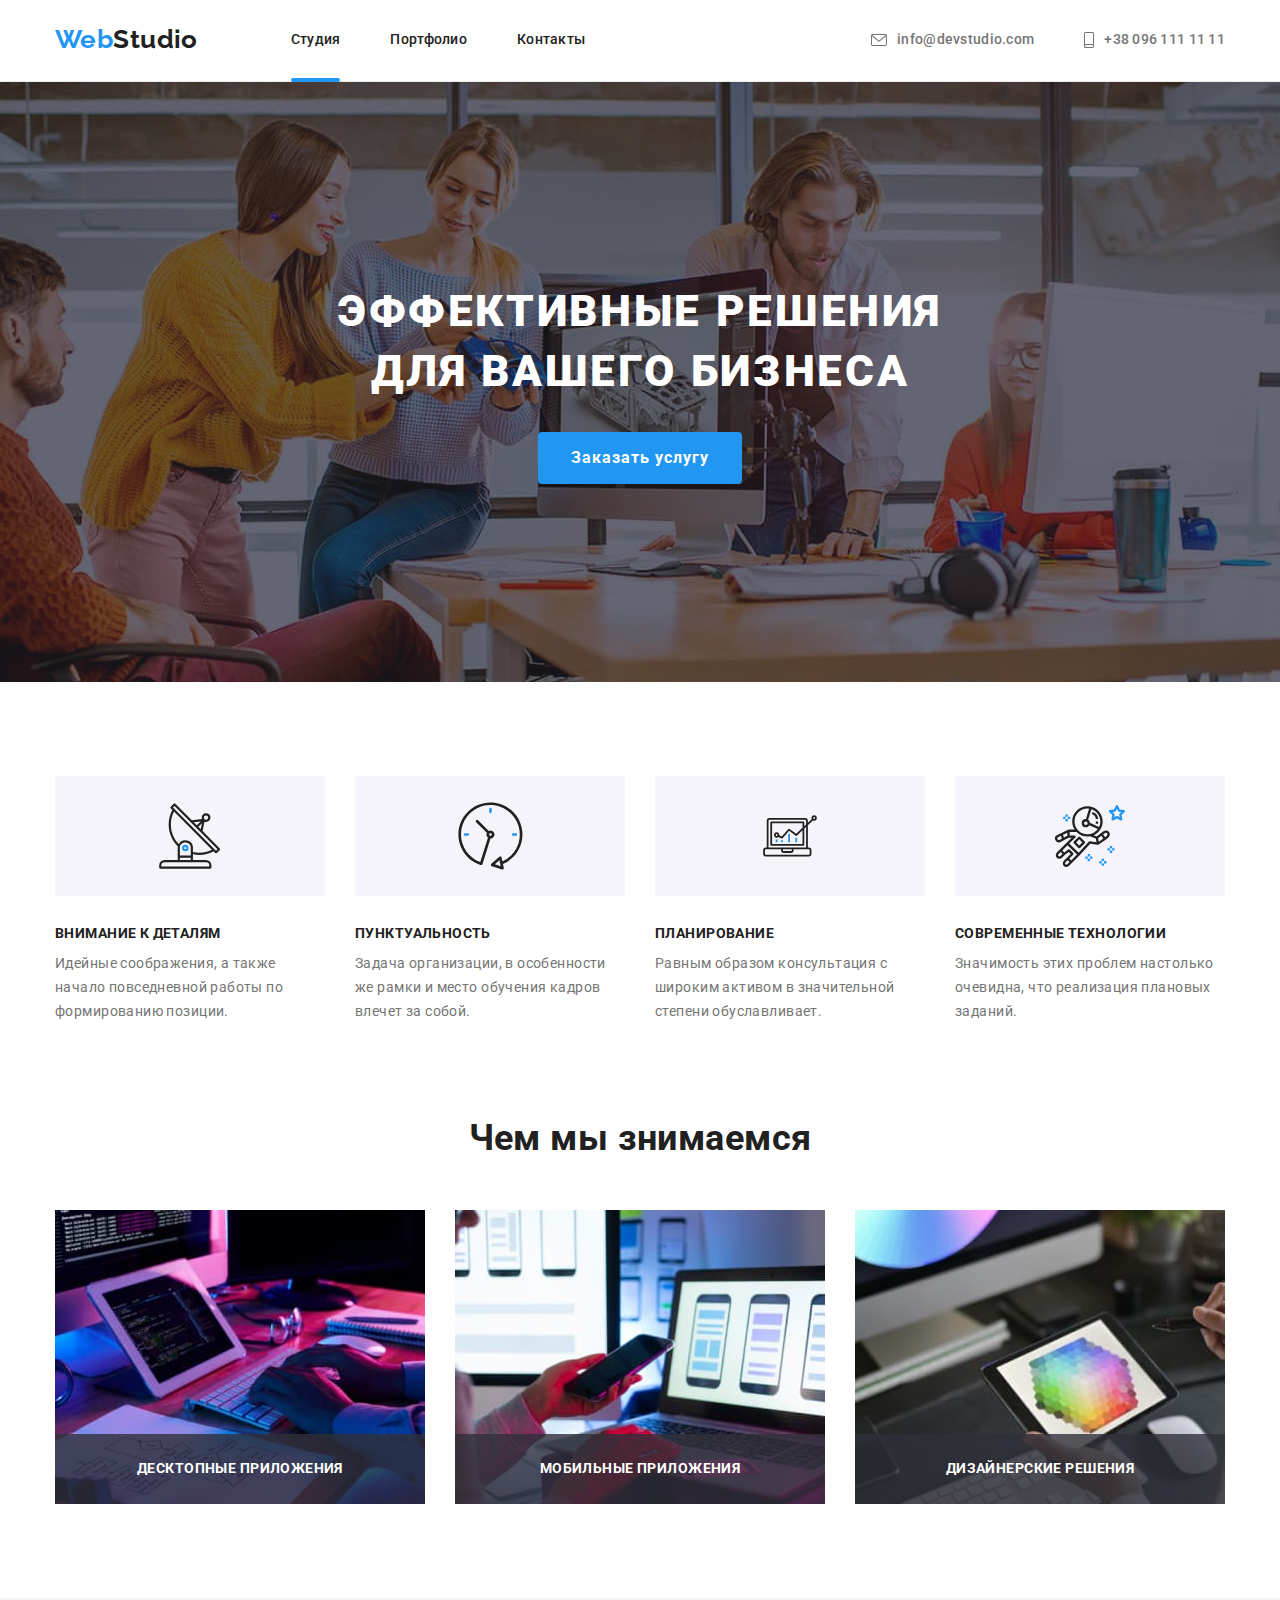
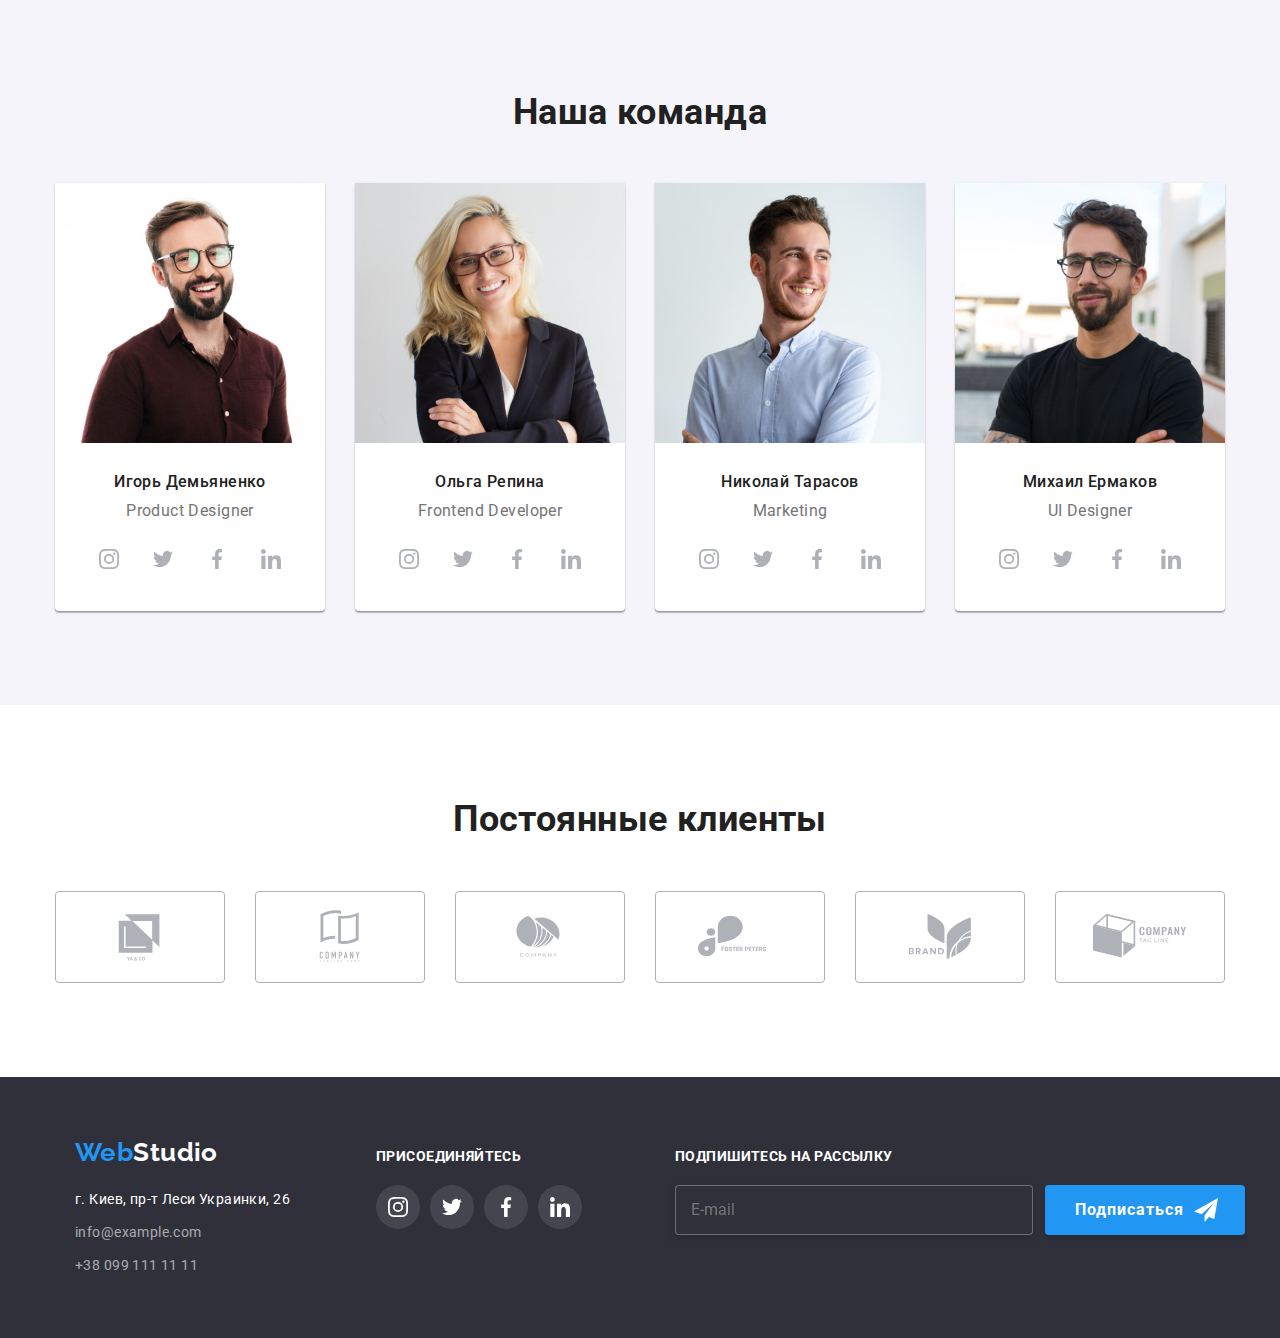
==== commit 9d48211c: "updated" ====
--- a/index.html
+++ b/index.html
@@ -666,7 +666,7 @@
 
         <div class="subcribe-box">
           <p class="subcribe-text">Подпишитесь на рассылку</p>
-          <form class="subcribe-form">
+          <form class="subcribe-form" autocomplete="off">
             <input
               class="subscribe-input"
               type="email"
--- a/css/styles.css
+++ b/css/styles.css
@@ -897,9 +897,8 @@
   line-height: 1.25;
 
   border: 1px solid rgba(255, 255, 255, 0.3);
-
+  border-radius: 4px;
   filter: drop-shadow(0px 4px 4px rgba(0, 0, 0, 0.15));
-  border-radius: 4px;
 
   background-color: var(--bcg-section-color);
 }
@@ -907,7 +906,12 @@
 .subscribe-input::placeholder {
   display: flex;
   align-items: center;
-}
+  justify-content: center;
+}
+
+/* .subscribe-input:focus {
+  outline-color: var(--accent-color);
+} */
 
 .submit-subscribe-btn {
   display: flex;
